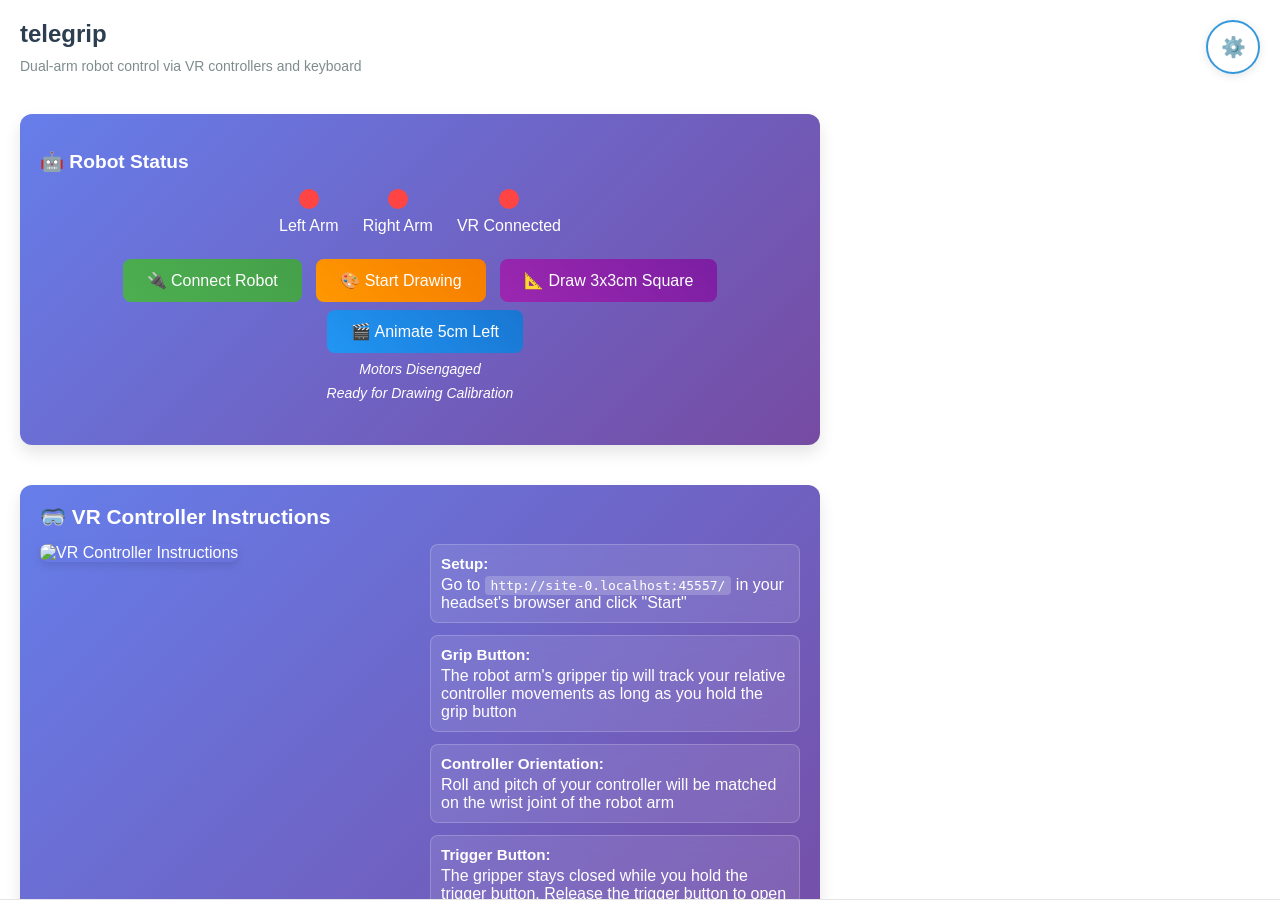
==== web-ui/index.html @ 4066b9aa "working 3x3 square drawing" ====
<!DOCTYPE html>
<html>
  <head>
    <meta charset="utf-8">
    <title>telegrip - Robot Arm Teleoperation</title>
    <meta name="description" content="telegrip - Robot Arm Teleoperation">
    <meta name="viewport" content="width=device-width, initial-scale=1.0">
    <script src="https://aframe.io/releases/1.7.1/aframe.min.js"></script>
    <script src="vr_app.js" defer></script>
    <script src="interface.js" defer></script>
    <link rel="stylesheet" href="styles.css">
  </head>
  <body>
    <!-- Settings Button -->
    <div class="settings-button" onclick="openSettings()">
      ⚙️
    </div>

    <!-- Settings Modal -->
    <div class="settings-modal" id="settingsModal">
      <div class="settings-content">
        <div class="settings-header">
          <div class="settings-title">System Configuration</div>
          <button class="close-button" onclick="closeSettings()">×</button>
        </div>
        
        <form id="settingsForm">
          <div class="settings-section">
            <h3>🤖 Robot Arms</h3>
            <div class="form-row">
              <div class="form-group">
                <label for="leftArmName">Left Arm Name</label>
                <input type="text" id="leftArmName" name="leftArmName">
              </div>
              <div class="form-group">
                <label for="leftArmPort">Left Arm Port</label>
                <input type="text" id="leftArmPort" name="leftArmPort" placeholder="/dev/ttyACM0">
              </div>
            </div>
            <div class="form-row">
              <div class="form-group">
                <label for="rightArmName">Right Arm Name</label>
                <input type="text" id="rightArmName" name="rightArmName">
              </div>
              <div class="form-group">
                <label for="rightArmPort">Right Arm Port</label>
                <input type="text" id="rightArmPort" name="rightArmPort" placeholder="/dev/ttyACM1">
              </div>
            </div>
          </div>

          <div class="settings-section">
            <h3>🌐 Network Settings</h3>
            <div class="form-row">
              <div class="form-group">
                <label for="httpsPort">HTTPS Port</label>
                <input type="number" id="httpsPort" name="httpsPort" min="1024" max="65535">
              </div>
              <div class="form-group">
                <label for="websocketPort">WebSocket Port</label>
                <input type="number" id="websocketPort" name="websocketPort" min="1024" max="65535">
              </div>
            </div>
            <div class="form-group">
              <label for="hostIp">Host IP Address</label>
              <input type="text" id="hostIp" name="hostIp" placeholder="0.0.0.0">
            </div>
          </div>

          <div class="settings-section">
            <h3>🎮 Control Parameters</h3>
            <div class="form-row">
              <div class="form-group">
                <label for="vrScale">VR Scale Factor</label>
                <input type="number" id="vrScale" name="vrScale" step="0.1" min="0.1" max="5.0">
              </div>
              <div class="form-group">
                <label for="sendInterval">Send Interval (ms)</label>
                <input type="number" id="sendInterval" name="sendInterval" step="1" min="10" max="200">
              </div>
            </div>
            <div class="form-row">
              <div class="form-group">
                <label for="posStep">Position Step (m)</label>
                <input type="number" id="posStep" name="posStep" step="0.001" min="0.001" max="0.1">
              </div>
              <div class="form-group">
                <label for="angleStep">Angle Step (degrees)</label>
                <input type="number" id="angleStep" name="angleStep" step="0.5" min="0.5" max="45">
              </div>
            </div>
          </div>

          <div class="button-row">
            <button type="submit" class="save-button" id="saveButton">
              💾 Save Configuration
            </button>
            <button type="button" class="restart-button" id="restartButton" onclick="restartSystem()">
              🔄 Restart System
            </button>
          </div>
        </form>
      </div>
    </div>

    <!-- Desktop Interface -->
    <div class="desktop-interface" id="desktopInterface">
      <div class="desktop-header">
        <div class="desktop-title">telegrip</div>
        <div class="desktop-subtitle">Dual-arm robot control via VR controllers and keyboard</div>
        
        <div class="status-section">
          <h2>🤖 Robot Status</h2>
          <div class="status-grid">
            <div class="status-item">
              <div class="status-indicator" id="leftArmStatus"></div>
              <span>Left Arm</span>
            </div>
            <div class="status-item">
              <div class="status-indicator" id="rightArmStatus"></div>
              <span>Right Arm</span>
            </div>
            <div class="status-item">
              <div class="status-indicator" id="vrStatus"></div>
              <span>VR Connected</span>
            </div>
          </div>
          
          <!-- Robot Engagement Controls -->
          <div class="robot-controls">
            <button id="robotEngageBtn" class="engage-btn" onclick="toggleRobotEngagement()">
              <span id="engageBtnText">🔌 Connect Robot</span>
            </button>
            <button id="drawingBtn" class="drawing-btn" onclick="startDrawingCalibration()">
              <span id="drawingBtnText">🎨 Start Drawing</span>
            </button>
            <button id="planeDrawingBtn" class="plane-drawing-btn" onclick="startPlaneDrawing()">
              <span>📐 Draw 3x3cm Square</span>
            </button>
            <button id="testMoveBtn" class="test-move-btn" onclick="testMove()">
              <span>🎬 Animate 5cm Left</span>
            </button>
            <div class="engagement-status">
              <span id="engagementStatusText">Motors Disengaged</span>
            </div>
            <div class="drawing-status">
              <span id="drawingStatusText">Ready for Drawing Calibration</span>
            </div>
          </div>
        </div>

        <!-- VR Instructions Section -->
        <div class="vr-instructions-section">
          <h2>🥽 VR Controller Instructions</h2>
          <div class="instructions-content">
            <div class="instructions-image">
              <img src="media/telegrip_instructions.jpg" alt="VR Controller Instructions" style="max-width: 100%; height: auto; border-radius: 8px; box-shadow: 0 4px 8px rgba(0,0,0,0.1);">
            </div>
            <div class="instructions-text">
              <div class="instruction-item">
                <strong>Setup:</strong> Go to <span id="vrServerUrl" style="font-family: monospace; background: rgba(255,255,255,0.2); padding: 2px 6px; border-radius: 4px;">https://loading...</span> in your headset's browser and click "Start"
              </div>
              <div class="instruction-item">
                <strong>Grip Button:</strong> The robot arm's gripper tip will track your relative controller movements as long as you hold the grip button
              </div>
              <div class="instruction-item">
                <strong>Controller Orientation:</strong> Roll and pitch of your controller will be matched on the wrist joint of the robot arm
              </div>
              <div class="instruction-item">
                <strong>Trigger Button:</strong> The gripper stays closed while you hold the trigger button. Release the trigger button to open the gripper.
              </div>
              <div class="instruction-item">
                <strong>A Button (Drawing):</strong> Press A button on 4 corners to define drawing area, then robot will draw a square automatically.
              </div>
            </div>
          </div>
        </div>
      </div>

      <div class="keyboard-help">
        <!-- Collapsed state: just the enable button -->
        <div class="keyboard-help-collapsed">
          <div class="control-toggle" id="keyboardToggle" onclick="toggleKeyboardControl()">
            <span>🎮</span>
            <span id="keyboardToggleText">Enable Keyboard Control</span>
          </div>
        </div>
        
        <!-- Expanded state: title, disable button, and content -->
        <div class="keyboard-help-expanded">
          <div class="keyboard-help-header">
            <div class="control-toggle active" onclick="toggleKeyboardControl()">
              <span>🎮</span>
              <span>Disable Keyboard Control</span>
            </div>
            <div class="help-title">
              <span>⌨️</span>
              Keyboard Controls
            </div>
          </div>
          
          <div class="help-columns">
            <div class="help-column">
              <h4>Left Arm</h4>
              <div class="key-group">
                <div class="key-row">
                  <span><kbd class="key">W</kbd> / <kbd class="key">S</kbd></span>
                  <span class="key-desc">Forward / Backward</span>
                </div>
                <div class="key-row">
                  <span><kbd class="key">A</kbd> / <kbd class="key">D</kbd></span>
                  <span class="key-desc">Left / Right</span>
                </div>
                <div class="key-row">
                  <span><kbd class="key">Q</kbd> / <kbd class="key">E</kbd></span>
                  <span class="key-desc">Down / Up</span>
                </div>
                <div class="key-row">
                  <span><kbd class="key">Z</kbd> / <kbd class="key">X</kbd></span>
                  <span class="key-desc">Wrist Roll</span>
                </div>
                <div class="key-row">
                  <span><kbd class="key">F</kbd></span>
                  <span class="key-desc">Toggle Gripper</span>
                </div>
              </div>
            </div>
            
            <div class="help-column">
              <h4>Right Arm</h4>
              <div class="key-group">
                <div class="key-row">
                  <span><kbd class="key">I</kbd> / <kbd class="key">K</kbd></span>
                  <span class="key-desc">Forward / Backward</span>
                </div>
                <div class="key-row">
                  <span><kbd class="key">J</kbd> / <kbd class="key">L</kbd></span>
                  <span class="key-desc">Left / Right</span>
                </div>
                <div class="key-row">
                  <span><kbd class="key">U</kbd> / <kbd class="key">O</kbd></span>
                  <span class="key-desc">Up / Down</span>
                </div>
                <div class="key-row">
                  <span><kbd class="key">N</kbd> / <kbd class="key">M</kbd></span>
                  <span class="key-desc">Wrist Roll</span>
                </div>
                <div class="key-row">
                  <span><kbd class="key">;</kbd></span>
                  <span class="key-desc">Toggle Gripper</span>
                </div>
              </div>
            </div>
          </div>
          
          <div style="margin-top: 15px; padding-top: 15px; border-top: 1px solid #bdc3c7; color: #7f8c8d; font-size: 13px;">
            <strong>Tips:</strong> Position control activates automatically when you press movement keys. 
            Use <kbd class="key">ESC</kbd> to stop the system.
          </div>
        </div>
      </div>
    </div>

    <!-- VR-only content -->
    <div class="vr-content" id="vrContent">
      <div class="vr-title">VR Teleoperation</div>
    </div>

    <!-- A-Frame VR Scene -->
    <a-scene vr-mode-ui="enabled: true;">
      <!-- Passthrough setup -->
      <a-entity webxr-passthrough="referenceSpaceType: local-floor"></a-entity>

      <!-- Controllers -->
      <a-entity id="leftHand" oculus-touch-controls="hand: left">
        <a-text id="leftHandInfo" value="Pos: ...\nRot: ..." position="0 0.04 -0.05" rotation="0 0 0" scale="0.05 0.05 0.05" color="white" align="center"></a-text>
      </a-entity>
      <a-entity id="rightHand" oculus-touch-controls="hand: right">
        <a-text id="rightHandInfo" value="Pos: ...\nRot: ..." position="0 0.04 -0.05" rotation="0 0 0" scale="0.05 0.05 0.05" color="white" align="center"></a-text>
      </a-entity>
    </a-scene>

    <script>
      // Update VR server URL dynamically
      document.addEventListener('DOMContentLoaded', function() {
        const vrUrlElement = document.getElementById('vrServerUrl');
        if (vrUrlElement) {
          const currentUrl = window.location.origin;
          vrUrlElement.textContent = currentUrl + '/';
        }
      });
    </script>
  </body>
</html>
---- web-ui/styles.css ----
/* Base styles */
body {
  margin: 0;
  font-family: -apple-system, BlinkMacSystemFont, 'Segoe UI', Roboto, sans-serif;
  background: linear-gradient(135deg, #667eea 0%, #764ba2 100%);
  color: #333;
  overflow-x: auto;
  min-width: 320px;
}

/* Desktop-only interface */
.desktop-interface {
  position: fixed;
  top: 0;
  left: 0;
  width: 100%;
  height: 100vh;
  z-index: 10000;
  background: rgba(255, 255, 255, 0.95);
  backdrop-filter: blur(10px);
  border-bottom: 1px solid rgba(0, 0, 0, 0.1);
  padding: 20px;
  box-shadow: 0 2px 10px rgba(0, 0, 0, 0.1);
  overflow-x: auto;
  overflow-y: auto;
  min-width: 320px;
  box-sizing: border-box;
}

.desktop-header {
  display: flex;
  flex-direction: column;
  align-items: flex-start;
  margin-bottom: 20px;
  max-width: 800px;
}

.desktop-title {
  font-size: 24px;
  font-weight: bold;
  color: #2c3e50;
  margin-bottom: 10px;
}

.desktop-subtitle {
  font-size: 14px;
  color: #7f8c8d;
  margin-bottom: 20px;
}

/* Status indicators */
.status-section {
  background: linear-gradient(135deg, #667eea 0%, #764ba2 100%);
  color: white;
  padding: 20px;
  border-radius: 12px;
  box-shadow: 0 8px 16px rgba(0, 0, 0, 0.1);
  margin: 20px 0;
}

.status-section h2 {
  color: white;
  margin-bottom: 1rem;
  font-size: 1.2rem;
}

.status-grid {
  display: flex;
  gap: 1.5rem;
  justify-content: center;
  flex-wrap: wrap;
  margin-bottom: 1.5rem;
}

.status-item {
  display: flex;
  flex-direction: column;
  align-items: center;
  gap: 0.5rem;
}

.status-indicator {
  width: 20px;
  height: 20px;
  border-radius: 50%;
  background-color: #ff4444;
  transition: background-color 0.3s ease;
  display: flex;
  align-items: center;
  justify-content: center;
  font-size: 12px;
}

.status-indicator.connected {
  background-color: #44ff44;
}

.status-label {
  font-size: 14px;
  font-weight: 500;
}

/* Control toggles */
.control-toggle {
  display: flex;
  align-items: center;
  gap: 10px;
  padding: 10px 20px;
  background: rgba(255, 255, 255, 0.9);
  border: 2px solid #3498db;
  border-radius: 25px;
  cursor: pointer;
  transition: all 0.3s ease;
  font-weight: 500;
}

.control-toggle:hover {
  background: #3498db;
  color: white;
  transform: translateY(-2px);
  box-shadow: 0 5px 15px rgba(52, 152, 219, 0.3);
}

.control-toggle.active {
  background: #27ae60;
  border-color: #27ae60;
  color: white;
}

/* Keyboard help section */
.keyboard-help {
  background: rgba(255, 255, 255, 0.9);
  border-radius: 10px;
  padding: 20px;
  margin-top: 20px;
  box-shadow: 0 4px 15px rgba(0, 0, 0, 0.1);
  transition: all 0.3s ease;
}

.keyboard-help.active {
  background: rgba(76, 175, 80, 0.1);
  border: 2px solid #4CAF50;
  box-shadow: 0 4px 20px rgba(76, 175, 80, 0.3);
}

.keyboard-help.active .help-title {
  color: #2E7D32;
}

.keyboard-help-header {
  display: flex;
  flex-direction: column;
  align-items: flex-start;
  gap: 15px;
}

.keyboard-help-expanded {
  display: none;
}

.keyboard-help.active .keyboard-help-expanded {
  display: block;
}

.keyboard-help-collapsed {
  display: block;
}

.keyboard-help-collapsed .control-toggle {
  display: inline-flex;
  width: auto;
}

.keyboard-help.active .keyboard-help-collapsed {
  display: none;
}

.help-title {
  font-size: 18px;
  font-weight: bold;
  margin-bottom: 15px;
  color: #2c3e50;
  display: flex;
  align-items: center;
  gap: 8px;
}

.help-columns {
  display: grid;
  grid-template-columns: 1fr 1fr;
  gap: 20px;
}

.help-column h4 {
  margin: 0 0 10px 0;
  color: #34495e;
  font-size: 16px;
  border-bottom: 2px solid #3498db;
  padding-bottom: 5px;
}

.key-group {
  margin-bottom: 12px;
}

.key-row {
  display: flex;
  justify-content: space-between;
  margin-bottom: 4px;
}

.key {
  background: #ecf0f1;
  padding: 2px 6px;
  border-radius: 3px;
  font-family: monospace;
  font-size: 12px;
  font-weight: bold;
  color: #2c3e50;
}

.key-desc {
  color: #7f8c8d;
  font-size: 13px;
}

/* VR-only content */
.vr-content {
  position: fixed;
  top: 50%;
  left: 50%;
  transform: translate(-50%, -50%);
  text-align: center;
  z-index: 9999;
  background: rgba(255, 255, 255, 0.95);
  padding: 40px;
  border-radius: 20px;
  box-shadow: 0 10px 30px rgba(0, 0, 0, 0.2);
  backdrop-filter: blur(10px);
}

.vr-title {
  font-size: 32px;
  font-weight: bold;
  margin-bottom: 10px;
  color: #2c3e50;
}

.vr-subtitle {
  font-size: 16px;
  color: #7f8c8d;
  margin-bottom: 30px;
}

/* VR Instructions Section */
.vr-instructions-section {
  background: linear-gradient(135deg, #667eea 0%, #764ba2 100%);
  color: white;
  padding: 20px;
  border-radius: 12px;
  box-shadow: 0 8px 16px rgba(0, 0, 0, 0.1);
  margin: 20px 0;
}

.vr-instructions-section h2 {
  color: white;
  margin: 0 0 15px 0;
  font-size: 1.3em;
  font-weight: 600;
}

.instructions-content {
  display: flex;
  gap: 20px;
  align-items: flex-start;
}

.instructions-image {
  flex: 1;
  min-width: 200px;
}

.instructions-text {
  flex: 1;
  display: flex;
  flex-direction: column;
  gap: 12px;
}

.instruction-item {
  padding: 10px;
  background: rgba(255, 255, 255, 0.1);
  border-radius: 8px;
  backdrop-filter: blur(10px);
  border: 1px solid rgba(255, 255, 255, 0.2);
}

.instruction-item strong {
  display: block;
  margin-bottom: 4px;
  font-size: 0.95em;
}

/* Responsive design */
@media (max-width: 768px) {
  body {
    min-width: 280px;
  }
  
  .desktop-interface {
    padding: 15px 10px;
    min-width: 280px;
    overflow-x: auto;
  }
  
  .desktop-header {
    flex-direction: column;
    align-items: flex-start;
    gap: 15px;
    min-width: 260px;
  }
  
  .status-section {
    flex-direction: column;
    align-items: flex-start;
    gap: 15px;
    min-width: 260px;
  }
  
  .help-columns {
    grid-template-columns: 1fr;
  }
  
  .instructions-content {
    flex-direction: column;
  }
  
  .instructions-image {
    order: -1;
  }
  
  .form-row {
    grid-template-columns: 1fr;
    gap: 10px;
  }
  
  .button-row {
    flex-direction: column;
    gap: 10px;
  }
  
  .save-button,
  .restart-button {
    width: 100%;
  }
}

/* Hide desktop interface in VR */
@media (display-mode: standalone) {
  .desktop-interface {
    display: none;
  }
}

/* A-Frame scene styling */
a-scene {
  position: fixed;
  top: 0;
  left: 0;
  width: 100vw;
  height: 100vh;
  z-index: 1;
}

.robot-controls {
  text-align: center;
  margin-bottom: 1.5rem;
}

.engage-btn {
  background: linear-gradient(45deg, #4CAF50, #45a049);
  border: none;
  color: white;
  padding: 12px 24px;
  font-size: 16px;
  border-radius: 8px;
  cursor: pointer;
  transition: all 0.3s ease;
  margin-bottom: 0.5rem;
  min-width: 160px;
}

.engage-btn:hover {
  transform: translateY(-2px);
  box-shadow: 0 4px 8px rgba(0,0,0,0.2);
}

.engage-btn.disconnect {
  background: linear-gradient(45deg, #f44336, #d32f2f);
}

.drawing-btn {
  background: linear-gradient(45deg, #FF9800, #F57C00);
  border: none;
  color: white;
  padding: 12px 24px;
  font-size: 16px;
  border-radius: 8px;
  cursor: pointer;
  transition: all 0.3s ease;
  margin-bottom: 0.5rem;
  margin-left: 10px;
  min-width: 160px;
}
.drawing-btn:hover {
  transform: translateY(-2px);
  box-shadow: 0 4px 8px rgba(0,0,0,0.2);
}
.drawing-btn:disabled {
  background: linear-gradient(45deg, #9E9E9E, #757575);
  cursor: not-allowed;
  transform: none;
}
.plane-drawing-btn {
  background: linear-gradient(45deg, #9C27B0, #7B1FA2);
  border: none;
  color: white;
  padding: 12px 24px;
  font-size: 16px;
  border-radius: 8px;
  cursor: pointer;
  transition: all 0.3s ease;
  margin-bottom: 0.5rem;
  margin-left: 10px;
}
.plane-drawing-btn:hover {
  transform: translateY(-2px);
  box-shadow: 0 4px 8px rgba(0,0,0,0.2);
}
.test-move-btn {
  background: linear-gradient(45deg, #2196F3, #1976D2);
  border: none;
  color: white;
  padding: 12px 24px;
  font-size: 16px;
  border-radius: 8px;
  cursor: pointer;
  transition: all 0.3s ease;
  margin-bottom: 0.5rem;
  margin-left: 10px;
  min-width: 160px;
}
.test-move-btn:hover {
  transform: translateY(-2px);
  box-shadow: 0 4px 8px rgba(0,0,0,0.2);
}
.engagement-status {
  font-size: 14px;
  color: white;
  font-style: italic;
}
.drawing-status {
  font-size: 14px;
  color: white;
  font-style: italic;
  margin-top: 0.5rem;
}

.control-section {
  margin-top: 1rem;
}

/* Settings button */
.settings-button {
  position: fixed;
  top: 20px;
  right: 20px;
  z-index: 10001;
  background: rgba(255, 255, 255, 0.9);
  border: 2px solid #3498db;
  border-radius: 50%;
  width: 50px;
  height: 50px;
  cursor: pointer;
  display: flex;
  align-items: center;
  justify-content: center;
  font-size: 20px;
  transition: all 0.3s ease;
  backdrop-filter: blur(10px);
  box-shadow: 0 2px 10px rgba(0, 0, 0, 0.1);
}

.settings-button:hover {
  background: #3498db;
  color: white;
  transform: rotate(45deg);
  box-shadow: 0 4px 15px rgba(52, 152, 219, 0.3);
}

/* Settings modal */
.settings-modal {
  position: fixed;
  top: 0;
  left: 0;
  width: 100vw;
  height: 100vh;
  background: rgba(0, 0, 0, 0.7);
  z-index: 20000;
  display: none;
  justify-content: center;
  align-items: center;
  backdrop-filter: blur(5px);
}

.settings-modal.show {
  display: flex;
}

.settings-content {
  background: white;
  border-radius: 15px;
  padding: 30px;
  max-width: 600px;
  width: 90%;
  max-height: 80vh;
  overflow-y: auto;
  box-shadow: 0 10px 30px rgba(0, 0, 0, 0.3);
}

.settings-header {
  display: flex;
  justify-content: space-between;
  align-items: center;
  margin-bottom: 25px;
  border-bottom: 2px solid #ecf0f1;
  padding-bottom: 15px;
}

.settings-title {
  font-size: 24px;
  font-weight: bold;
  color: #2c3e50;
}

.close-button {
  background: none;
  border: none;
  font-size: 24px;
  cursor: pointer;
  color: #7f8c8d;
  padding: 5px;
  border-radius: 50%;
  width: 35px;
  height: 35px;
  display: flex;
  align-items: center;
  justify-content: center;
  transition: all 0.3s ease;
}

.close-button:hover {
  background: #e74c3c;
  color: white;
}

.settings-section {
  margin-bottom: 25px;
}

.settings-section h3 {
  color: #34495e;
  margin-bottom: 15px;
  font-size: 18px;
  border-left: 4px solid #3498db;
  padding-left: 10px;
}

.form-group {
  margin-bottom: 15px;
}

.form-group label {
  display: block;
  margin-bottom: 5px;
  font-weight: 500;
  color: #2c3e50;
}

.form-group input {
  width: 100%;
  padding: 8px 12px;
  border: 2px solid #bdc3c7;
  border-radius: 5px;
  font-size: 14px;
  transition: border-color 0.3s ease;
  box-sizing: border-box;
}

.form-group input:focus {
  outline: none;
  border-color: #3498db;
}

.form-row {
  display: grid;
  grid-template-columns: 1fr 1fr;
  gap: 15px;
}

.button-row {
  display: flex;
  justify-content: space-between;
  margin-top: 20px;
}

.save-button {
  background: linear-gradient(45deg, #27ae60, #2ecc71);
  color: white;
  border: none;
  padding: 12px 25px;
  border-radius: 8px;
  font-size: 16px;
  font-weight: 500;
  cursor: pointer;
  transition: all 0.3s ease;
  width: 48%;
}

.save-button:hover {
  transform: translateY(-2px);
  box-shadow: 0 4px 15px rgba(39, 174, 96, 0.3);
}

.save-button:disabled {
  background: #95a5a6;
  cursor: not-allowed;
  transform: none;
  box-shadow: none;
}

.restart-button {
  background: linear-gradient(45deg, #f44336, #d32f2f);
  color: white;
  border: none;
  padding: 12px 25px;
  border-radius: 8px;
  font-size: 16px;
  font-weight: 500;
  cursor: pointer;
  transition: all 0.3s ease;
  width: 48%;
}

.restart-button:hover {
  transform: translateY(-2px);
  box-shadow: 0 4px 15px rgba(244, 67, 54, 0.3);
}
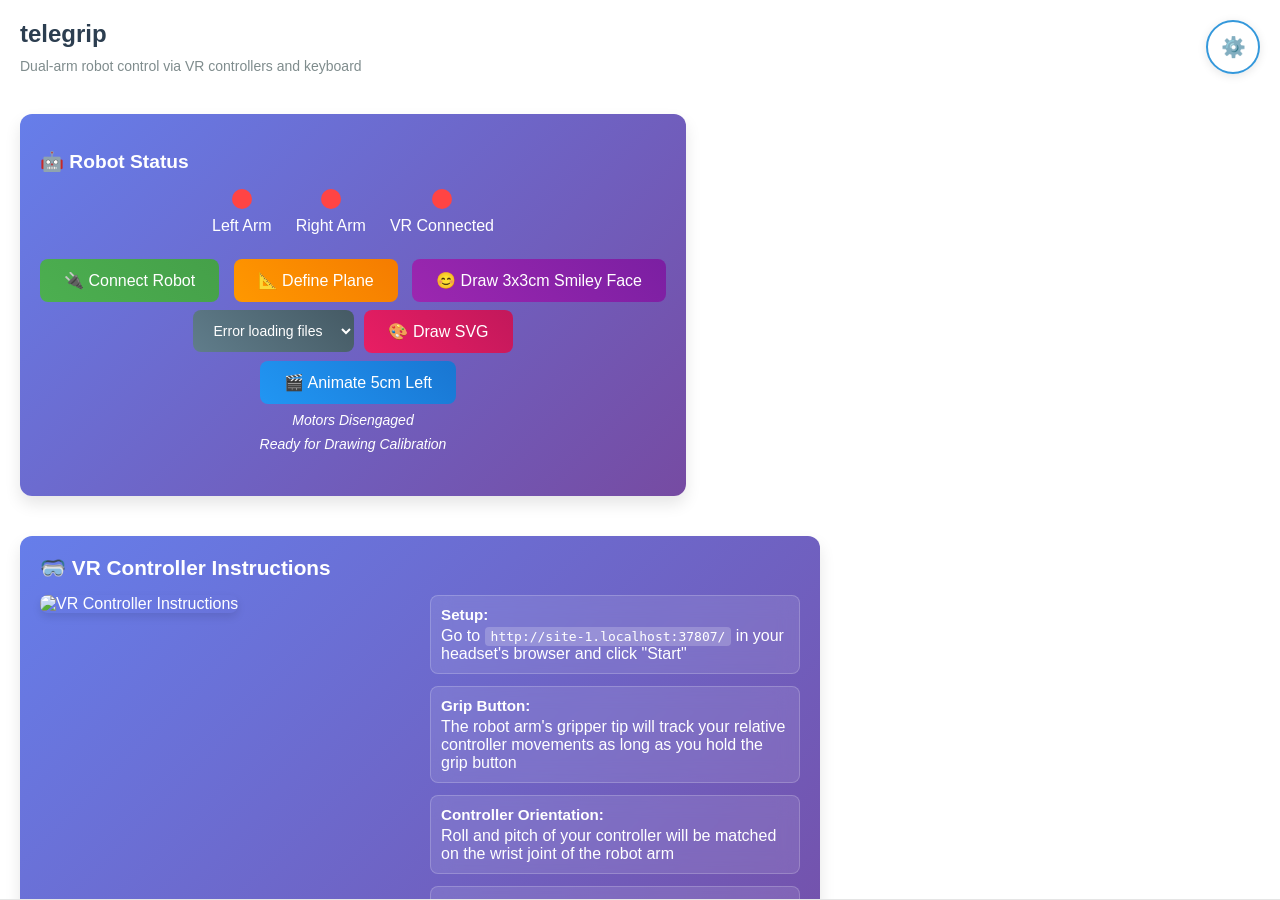
==== commit ddceb548: "draw half a heart" ====
--- a/web-ui/index.html
+++ b/web-ui/index.html
@@ -132,11 +132,19 @@
               <span id="engageBtnText">🔌 Connect Robot</span>
             </button>
             <button id="drawingBtn" class="drawing-btn" onclick="startDrawingCalibration()">
-              <span id="drawingBtnText">🎨 Start Drawing</span>
+              <span id="drawingBtnText">📐 Define Plane</span>
             </button>
             <button id="planeDrawingBtn" class="plane-drawing-btn" onclick="startPlaneDrawing()">
-              <span>📐 Draw 3x3cm Square</span>
-            </button>
+              <span>😊 Draw 3x3cm Smiley Face</span>
+            </button>
+            <div class="svg-drawing-container">
+              <select id="svgFileSelect" class="svg-file-select">
+                <option value="">Loading SVG files...</option>
+              </select>
+              <button id="svgDrawBtn" class="svg-draw-btn" onclick="startSvgDrawing()">
+                <span>🎨 Draw SVG</span>
+              </button>
+            </div>
             <button id="testMoveBtn" class="test-move-btn" onclick="testMove()">
               <span>🎬 Animate 5cm Left</span>
             </button>
@@ -170,7 +178,7 @@
                 <strong>Trigger Button:</strong> The gripper stays closed while you hold the trigger button. Release the trigger button to open the gripper.
               </div>
               <div class="instruction-item">
-                <strong>A Button (Drawing):</strong> Press A button on 4 corners to define drawing area, then robot will draw a square automatically.
+                <strong>A Button (Plane Setup):</strong> Press A button on 4 corners to define your drawing plane, then use other buttons to draw shapes.
               </div>
             </div>
           </div>
--- a/web-ui/styles.css
+++ b/web-ui/styles.css
@@ -437,6 +437,60 @@
   transform: translateY(-2px);
   box-shadow: 0 4px 8px rgba(0,0,0,0.2);
 }
+
+.svg-drawing-container {
+  display: flex;
+  align-items: center;
+  gap: 10px;
+  margin-bottom: 0.5rem;
+  justify-content: center;
+}
+
+.svg-file-select {
+  background: linear-gradient(45deg, #607D8B, #455A64);
+  border: none;
+  color: white;
+  padding: 12px 16px;
+  font-size: 14px;
+  border-radius: 8px;
+  cursor: pointer;
+  transition: all 0.3s ease;
+  min-width: 160px;
+}
+
+.svg-file-select:hover {
+  transform: translateY(-2px);
+  box-shadow: 0 4px 8px rgba(0,0,0,0.2);
+}
+
+.svg-file-select option {
+  background: #455A64;
+  color: white;
+}
+
+.svg-draw-btn {
+  background: linear-gradient(45deg, #E91E63, #C2185B);
+  border: none;
+  color: white;
+  padding: 12px 24px;
+  font-size: 16px;
+  border-radius: 8px;
+  cursor: pointer;
+  transition: all 0.3s ease;
+  margin-bottom: 0;
+  min-width: 120px;
+}
+
+.svg-draw-btn:hover {
+  transform: translateY(-2px);
+  box-shadow: 0 4px 8px rgba(0,0,0,0.2);
+}
+
+.svg-draw-btn:disabled {
+  background: linear-gradient(45deg, #9E9E9E, #757575);
+  cursor: not-allowed;
+  transform: none;
+}
 .test-move-btn {
   background: linear-gradient(45deg, #2196F3, #1976D2);
   border: none;
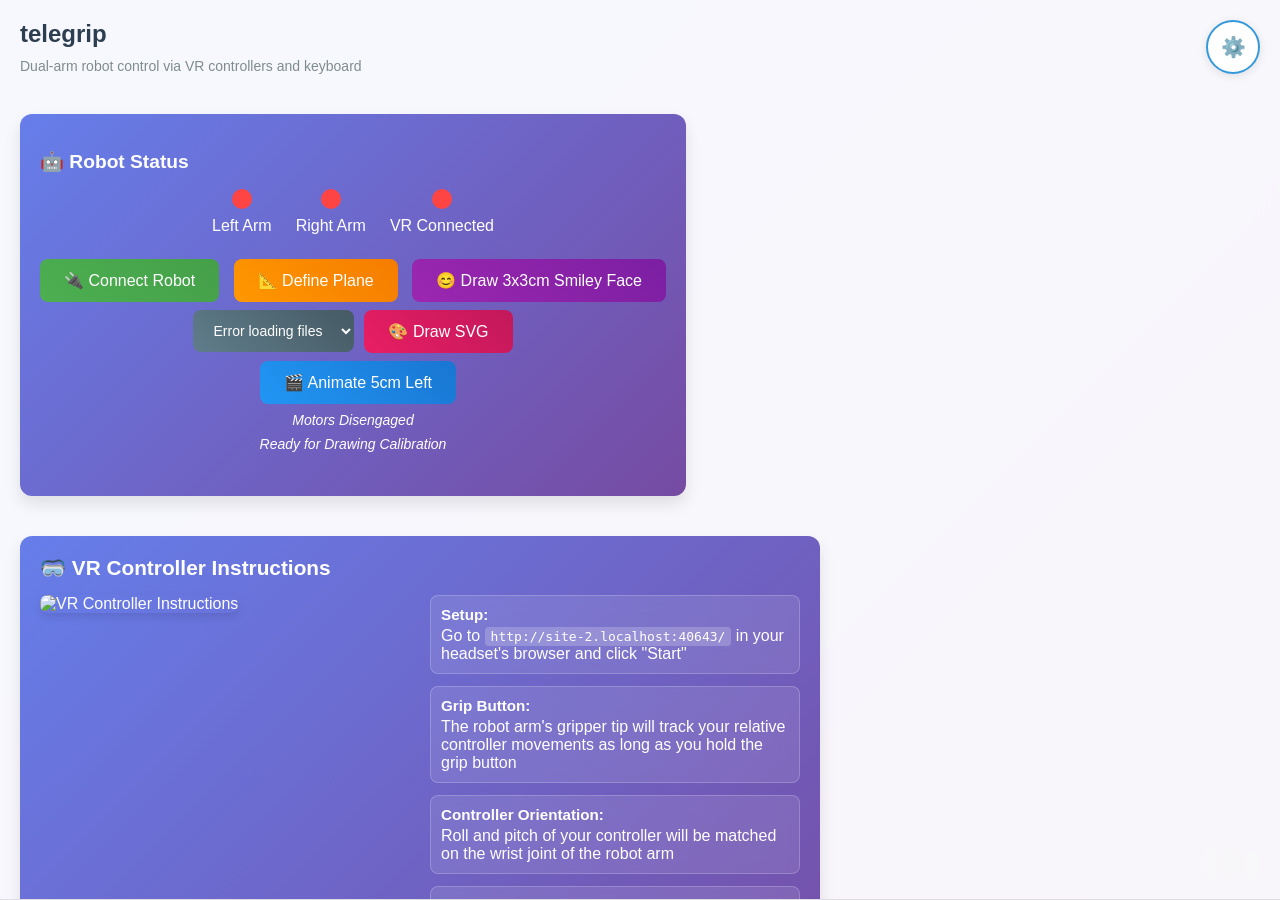
==== commit 8d31365b: "serve aframe locally for offline hotspot operation" ====
--- a/web-ui/index.html
+++ b/web-ui/index.html
@@ -5,7 +5,7 @@
     <title>telegrip - Robot Arm Teleoperation</title>
     <meta name="description" content="telegrip - Robot Arm Teleoperation">
     <meta name="viewport" content="width=device-width, initial-scale=1.0">
-    <script src="https://aframe.io/releases/1.7.1/aframe.min.js"></script>
+    <script src="aframe.min.js"></script>
     <script src="vr_app.js" defer></script>
     <script src="interface.js" defer></script>
     <link rel="stylesheet" href="styles.css">
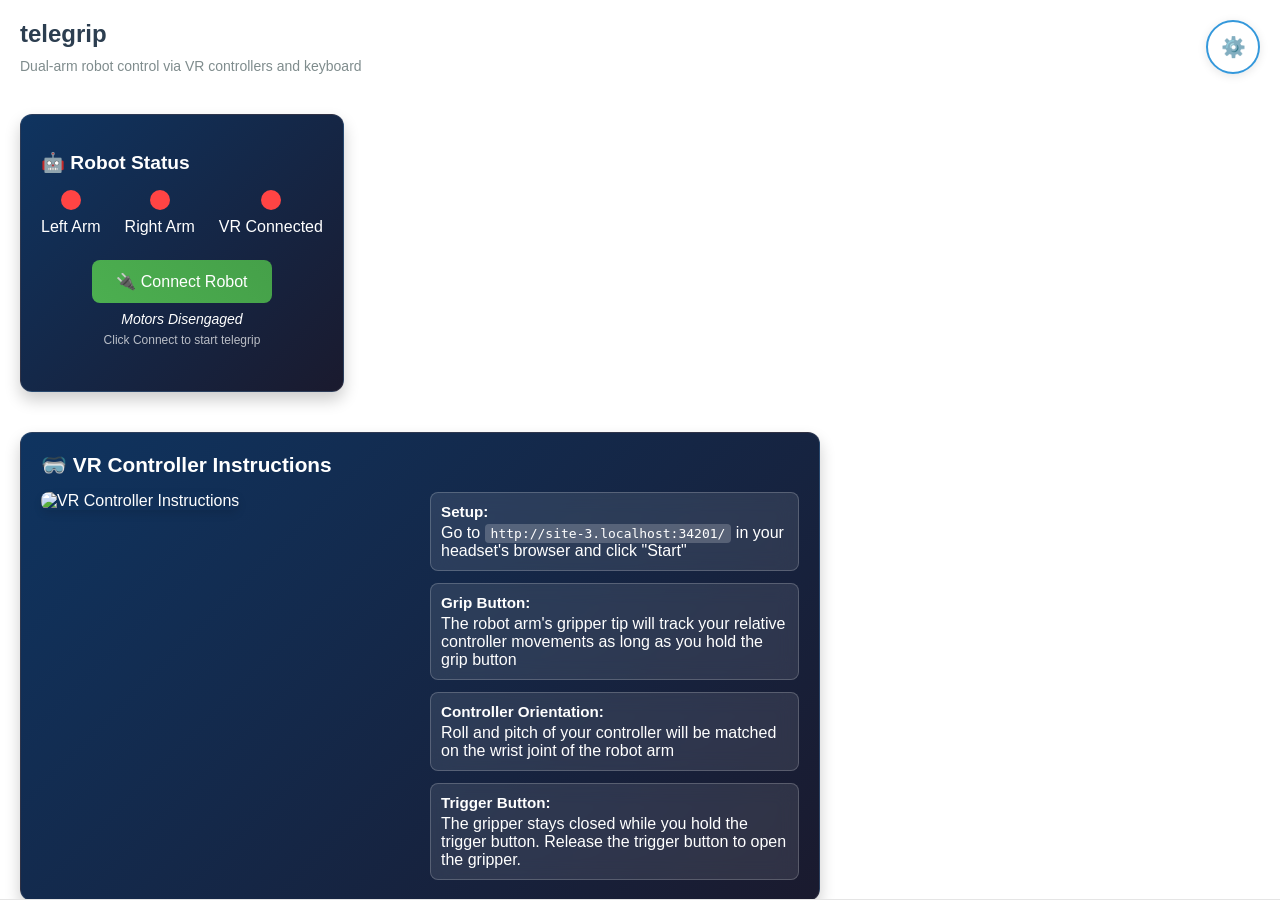
==== commit 16c2eb80: "make connect button clearer" ====
--- a/web-ui/index.html
+++ b/web-ui/index.html
@@ -5,7 +5,7 @@
     <title>telegrip - Robot Arm Teleoperation</title>
     <meta name="description" content="telegrip - Robot Arm Teleoperation">
     <meta name="viewport" content="width=device-width, initial-scale=1.0">
-    <script src="aframe.min.js"></script>
+    <script src="https://aframe.io/releases/1.7.1/aframe.min.js"></script>
     <script src="vr_app.js" defer></script>
     <script src="interface.js" defer></script>
     <link rel="stylesheet" href="styles.css">
@@ -131,28 +131,12 @@
             <button id="robotEngageBtn" class="engage-btn" onclick="toggleRobotEngagement()">
               <span id="engageBtnText">🔌 Connect Robot</span>
             </button>
-            <button id="drawingBtn" class="drawing-btn" onclick="startDrawingCalibration()">
-              <span id="drawingBtnText">📐 Define Plane</span>
-            </button>
-            <button id="planeDrawingBtn" class="plane-drawing-btn" onclick="startPlaneDrawing()">
-              <span>😊 Draw 3x3cm Smiley Face</span>
-            </button>
-            <div class="svg-drawing-container">
-              <select id="svgFileSelect" class="svg-file-select">
-                <option value="">Loading SVG files...</option>
-              </select>
-              <button id="svgDrawBtn" class="svg-draw-btn" onclick="startSvgDrawing()">
-                <span>🎨 Draw SVG</span>
-              </button>
-            </div>
-            <button id="testMoveBtn" class="test-move-btn" onclick="testMove()">
-              <span>🎬 Animate 5cm Left</span>
-            </button>
             <div class="engagement-status">
               <span id="engagementStatusText">Motors Disengaged</span>
             </div>
-            <div class="drawing-status">
-              <span id="drawingStatusText">Ready for Drawing Calibration</span>
+            <div class="connection-hint" id="connectionHint">Click Connect to start telegrip</div>
+            <div class="connection-warning" id="connectionWarning">
+              ⚠️ The arms are not engaged until you click Connect
             </div>
           </div>
         </div>
@@ -176,9 +160,6 @@
               </div>
               <div class="instruction-item">
                 <strong>Trigger Button:</strong> The gripper stays closed while you hold the trigger button. Release the trigger button to open the gripper.
-              </div>
-              <div class="instruction-item">
-                <strong>A Button (Plane Setup):</strong> Press A button on 4 corners to define your drawing plane, then use other buttons to draw shapes.
               </div>
             </div>
           </div>
--- a/web-ui/styles.css
+++ b/web-ui/styles.css
@@ -2,10 +2,56 @@
 body {
   margin: 0;
   font-family: -apple-system, BlinkMacSystemFont, 'Segoe UI', Roboto, sans-serif;
-  background: linear-gradient(135deg, #667eea 0%, #764ba2 100%);
+  background: linear-gradient(135deg, #1a1a2e 0%, #16213e 100%);
   color: #333;
   overflow-x: auto;
   min-width: 320px;
+}
+
+/* Pulsing animation for connect button when attention needed */
+@keyframes pulse-attention {
+  0% {
+    box-shadow: 0 0 0 0 rgba(76, 175, 80, 0.7);
+  }
+  70% {
+    box-shadow: 0 0 0 15px rgba(76, 175, 80, 0);
+  }
+  100% {
+    box-shadow: 0 0 0 0 rgba(76, 175, 80, 0);
+  }
+}
+
+.engage-btn.needs-attention {
+  animation: pulse-attention 1.5s infinite;
+}
+
+/* Warning message styles */
+.connection-warning {
+  display: none;
+  color: #ffcc00;
+  font-size: 13px;
+  margin-top: 8px;
+  padding: 8px 12px;
+  background: rgba(255, 204, 0, 0.15);
+  border: 1px solid rgba(255, 204, 0, 0.3);
+  border-radius: 6px;
+  animation: fadeIn 0.3s ease;
+}
+
+.connection-warning.show {
+  display: block;
+}
+
+@keyframes fadeIn {
+  from { opacity: 0; transform: translateY(-5px); }
+  to { opacity: 1; transform: translateY(0); }
+}
+
+/* Connection info hint */
+.connection-hint {
+  font-size: 12px;
+  color: rgba(255, 255, 255, 0.7);
+  margin-top: 6px;
 }
 
 /* Desktop-only interface */
@@ -50,12 +96,13 @@
 
 /* Status indicators */
 .status-section {
-  background: linear-gradient(135deg, #667eea 0%, #764ba2 100%);
+  background: linear-gradient(135deg, #0f3460 0%, #1a1a2e 100%);
   color: white;
   padding: 20px;
   border-radius: 12px;
-  box-shadow: 0 8px 16px rgba(0, 0, 0, 0.1);
+  box-shadow: 0 8px 16px rgba(0, 0, 0, 0.2);
   margin: 20px 0;
+  border: 1px solid rgba(255, 255, 255, 0.1);
 }
 
 .status-section h2 {
@@ -254,12 +301,13 @@
 
 /* VR Instructions Section */
 .vr-instructions-section {
-  background: linear-gradient(135deg, #667eea 0%, #764ba2 100%);
+  background: linear-gradient(135deg, #0f3460 0%, #1a1a2e 100%);
   color: white;
   padding: 20px;
   border-radius: 12px;
-  box-shadow: 0 8px 16px rgba(0, 0, 0, 0.1);
+  box-shadow: 0 8px 16px rgba(0, 0, 0, 0.2);
   margin: 20px 0;
+  border: 1px solid rgba(255, 255, 255, 0.1);
 }
 
 .vr-instructions-section h2 {
@@ -399,125 +447,10 @@
   background: linear-gradient(45deg, #f44336, #d32f2f);
 }
 
-.drawing-btn {
-  background: linear-gradient(45deg, #FF9800, #F57C00);
-  border: none;
-  color: white;
-  padding: 12px 24px;
-  font-size: 16px;
-  border-radius: 8px;
-  cursor: pointer;
-  transition: all 0.3s ease;
-  margin-bottom: 0.5rem;
-  margin-left: 10px;
-  min-width: 160px;
-}
-.drawing-btn:hover {
-  transform: translateY(-2px);
-  box-shadow: 0 4px 8px rgba(0,0,0,0.2);
-}
-.drawing-btn:disabled {
-  background: linear-gradient(45deg, #9E9E9E, #757575);
-  cursor: not-allowed;
-  transform: none;
-}
-.plane-drawing-btn {
-  background: linear-gradient(45deg, #9C27B0, #7B1FA2);
-  border: none;
-  color: white;
-  padding: 12px 24px;
-  font-size: 16px;
-  border-radius: 8px;
-  cursor: pointer;
-  transition: all 0.3s ease;
-  margin-bottom: 0.5rem;
-  margin-left: 10px;
-}
-.plane-drawing-btn:hover {
-  transform: translateY(-2px);
-  box-shadow: 0 4px 8px rgba(0,0,0,0.2);
-}
-
-.svg-drawing-container {
-  display: flex;
-  align-items: center;
-  gap: 10px;
-  margin-bottom: 0.5rem;
-  justify-content: center;
-}
-
-.svg-file-select {
-  background: linear-gradient(45deg, #607D8B, #455A64);
-  border: none;
-  color: white;
-  padding: 12px 16px;
-  font-size: 14px;
-  border-radius: 8px;
-  cursor: pointer;
-  transition: all 0.3s ease;
-  min-width: 160px;
-}
-
-.svg-file-select:hover {
-  transform: translateY(-2px);
-  box-shadow: 0 4px 8px rgba(0,0,0,0.2);
-}
-
-.svg-file-select option {
-  background: #455A64;
-  color: white;
-}
-
-.svg-draw-btn {
-  background: linear-gradient(45deg, #E91E63, #C2185B);
-  border: none;
-  color: white;
-  padding: 12px 24px;
-  font-size: 16px;
-  border-radius: 8px;
-  cursor: pointer;
-  transition: all 0.3s ease;
-  margin-bottom: 0;
-  min-width: 120px;
-}
-
-.svg-draw-btn:hover {
-  transform: translateY(-2px);
-  box-shadow: 0 4px 8px rgba(0,0,0,0.2);
-}
-
-.svg-draw-btn:disabled {
-  background: linear-gradient(45deg, #9E9E9E, #757575);
-  cursor: not-allowed;
-  transform: none;
-}
-.test-move-btn {
-  background: linear-gradient(45deg, #2196F3, #1976D2);
-  border: none;
-  color: white;
-  padding: 12px 24px;
-  font-size: 16px;
-  border-radius: 8px;
-  cursor: pointer;
-  transition: all 0.3s ease;
-  margin-bottom: 0.5rem;
-  margin-left: 10px;
-  min-width: 160px;
-}
-.test-move-btn:hover {
-  transform: translateY(-2px);
-  box-shadow: 0 4px 8px rgba(0,0,0,0.2);
-}
 .engagement-status {
   font-size: 14px;
   color: white;
   font-style: italic;
-}
-.drawing-status {
-  font-size: 14px;
-  color: white;
-  font-style: italic;
-  margin-top: 0.5rem;
 }
 
 .control-section {
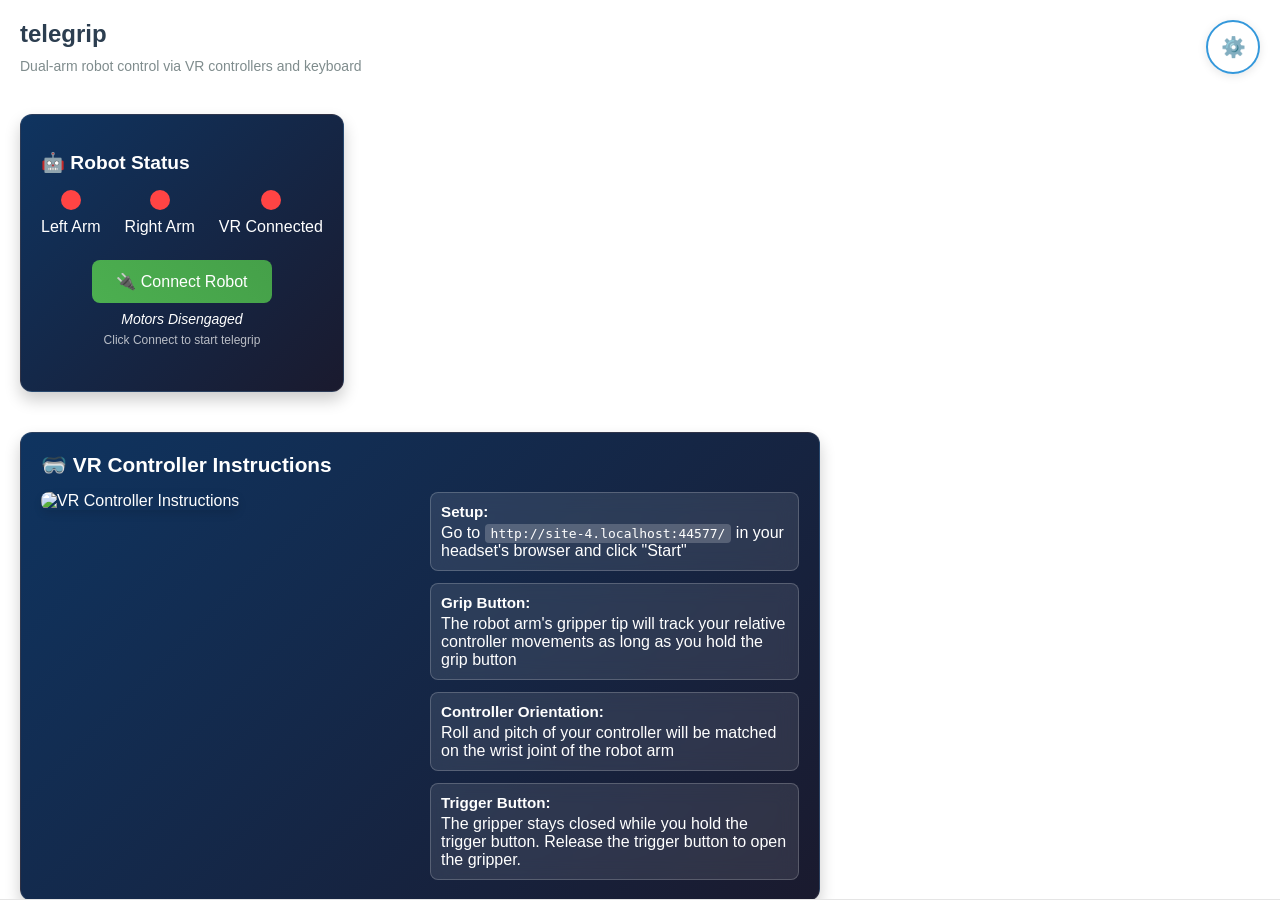
==== commit c5531ec7: "autoconnect arms when starting VR" ====
--- a/web-ui/index.html
+++ b/web-ui/index.html
@@ -250,13 +250,13 @@
       </div>
     </div>
 
-    <!-- VR-only content -->
-    <div class="vr-content" id="vrContent">
+    <!-- VR-only content (hidden - using custom start button instead) -->
+    <div class="vr-content" id="vrContent" style="display: none;">
       <div class="vr-title">VR Teleoperation</div>
     </div>
 
     <!-- A-Frame VR Scene -->
-    <a-scene vr-mode-ui="enabled: true;">
+    <a-scene vr-mode-ui="enabled: false;">
       <!-- Passthrough setup -->
       <a-entity webxr-passthrough="referenceSpaceType: local-floor"></a-entity>
 
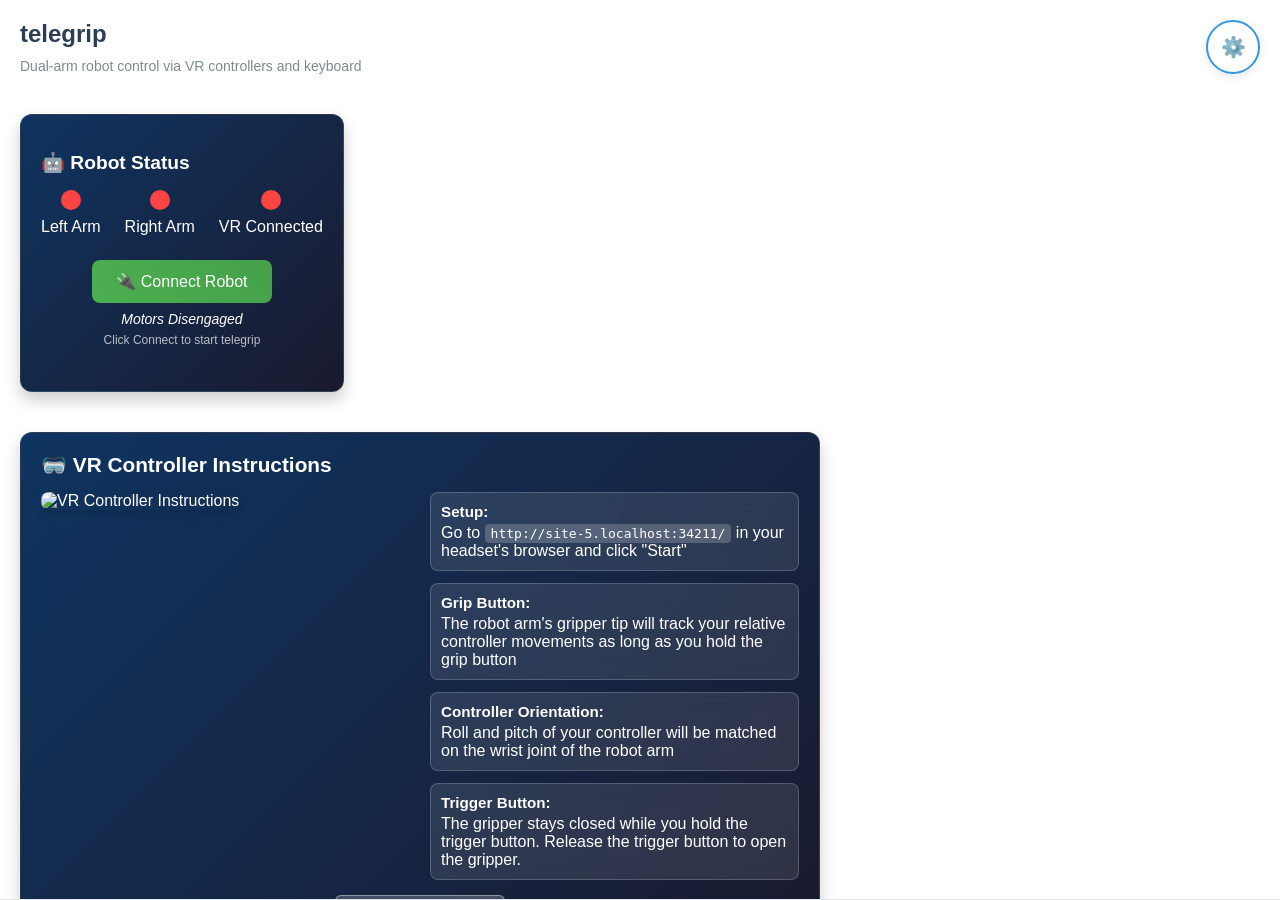
==== commit b78ab615: "add VR-desktop buttons" ====
--- a/web-ui/index.html
+++ b/web-ui/index.html
@@ -163,6 +163,11 @@
               </div>
             </div>
           </div>
+          <div style="margin-top: 15px; text-align: center;">
+            <button id="switchToVrView" onclick="switchToVrView()" style="background: rgba(255,255,255,0.2); border: 1px solid rgba(255,255,255,0.4); color: white; padding: 8px 16px; border-radius: 6px; cursor: pointer; font-size: 14px;">
+              🥽 Switch to VR View
+            </button>
+          </div>
         </div>
       </div>
 
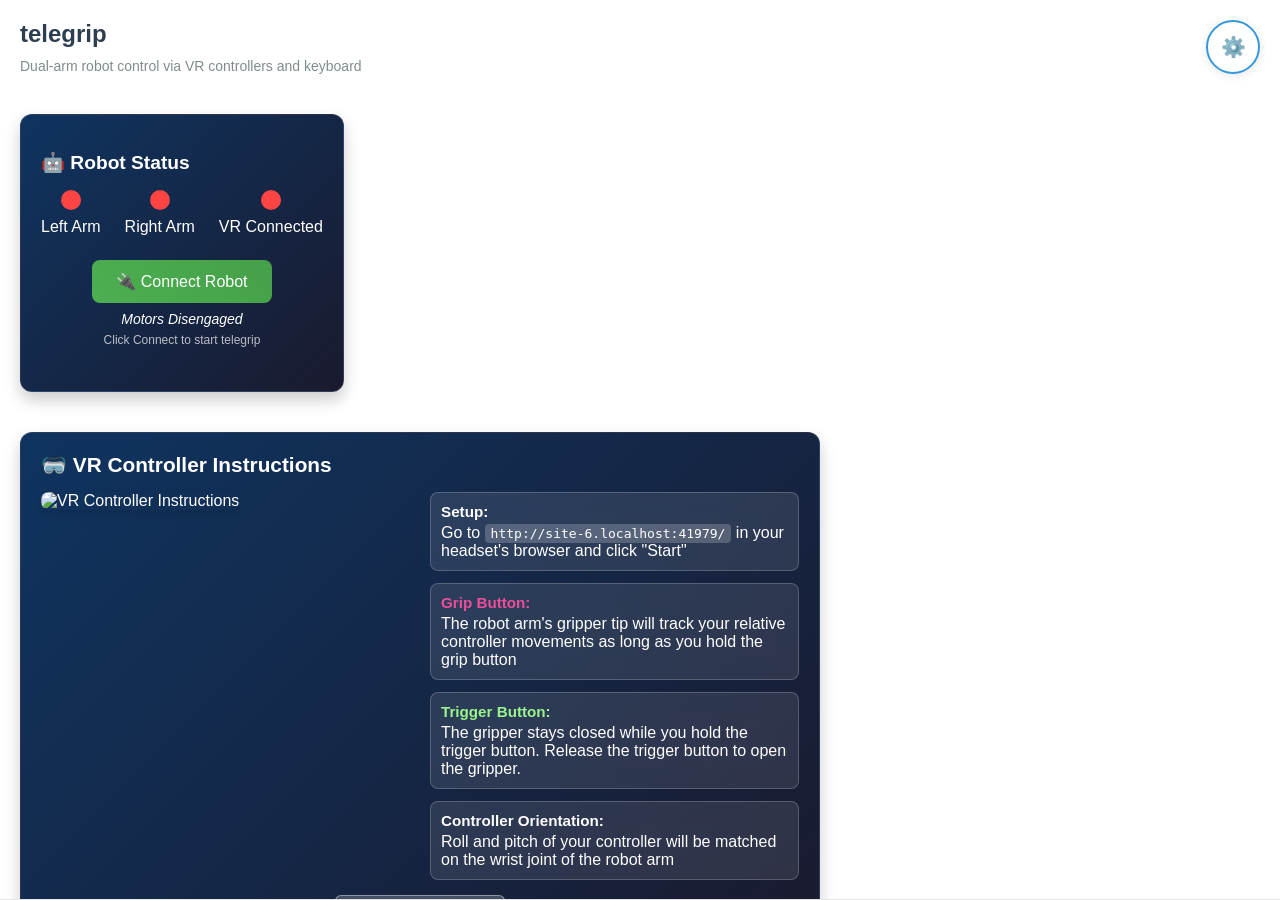
==== commit cf7598ec: "add instructions for VR view" ====
--- a/web-ui/index.html
+++ b/web-ui/index.html
@@ -152,14 +152,14 @@
               <div class="instruction-item">
                 <strong>Setup:</strong> Go to <span id="vrServerUrl" style="font-family: monospace; background: rgba(255,255,255,0.2); padding: 2px 6px; border-radius: 4px;">https://loading...</span> in your headset's browser and click "Start"
               </div>
-              <div class="instruction-item">
+              <div class="instruction-item grip-button">
                 <strong>Grip Button:</strong> The robot arm's gripper tip will track your relative controller movements as long as you hold the grip button
+              </div>
+              <div class="instruction-item trigger-button">
+                <strong>Trigger Button:</strong> The gripper stays closed while you hold the trigger button. Release the trigger button to open the gripper.
               </div>
               <div class="instruction-item">
                 <strong>Controller Orientation:</strong> Roll and pitch of your controller will be matched on the wrist joint of the robot arm
-              </div>
-              <div class="instruction-item">
-                <strong>Trigger Button:</strong> The gripper stays closed while you hold the trigger button. Release the trigger button to open the gripper.
               </div>
             </div>
           </div>
--- a/web-ui/styles.css
+++ b/web-ui/styles.css
@@ -349,6 +349,15 @@
   font-size: 0.95em;
 }
 
+/* VR instruction color highlights - matching VR view colors */
+.instruction-item.grip-button strong {
+  color: #ee4d9a;
+}
+
+.instruction-item.trigger-button strong {
+  color: #9af58c;
+}
+
 /* Responsive design */
 @media (max-width: 768px) {
   body {
@@ -418,6 +427,14 @@
   width: 100vw;
   height: 100vh;
   z-index: 1;
+}
+
+/* Hide A-Frame's default VR button - we use our own */
+.a-enter-vr-button,
+.a-enter-ar-button,
+.a-enter-vr,
+.a-enter-ar {
+  display: none !important;
 }
 
 .robot-controls {
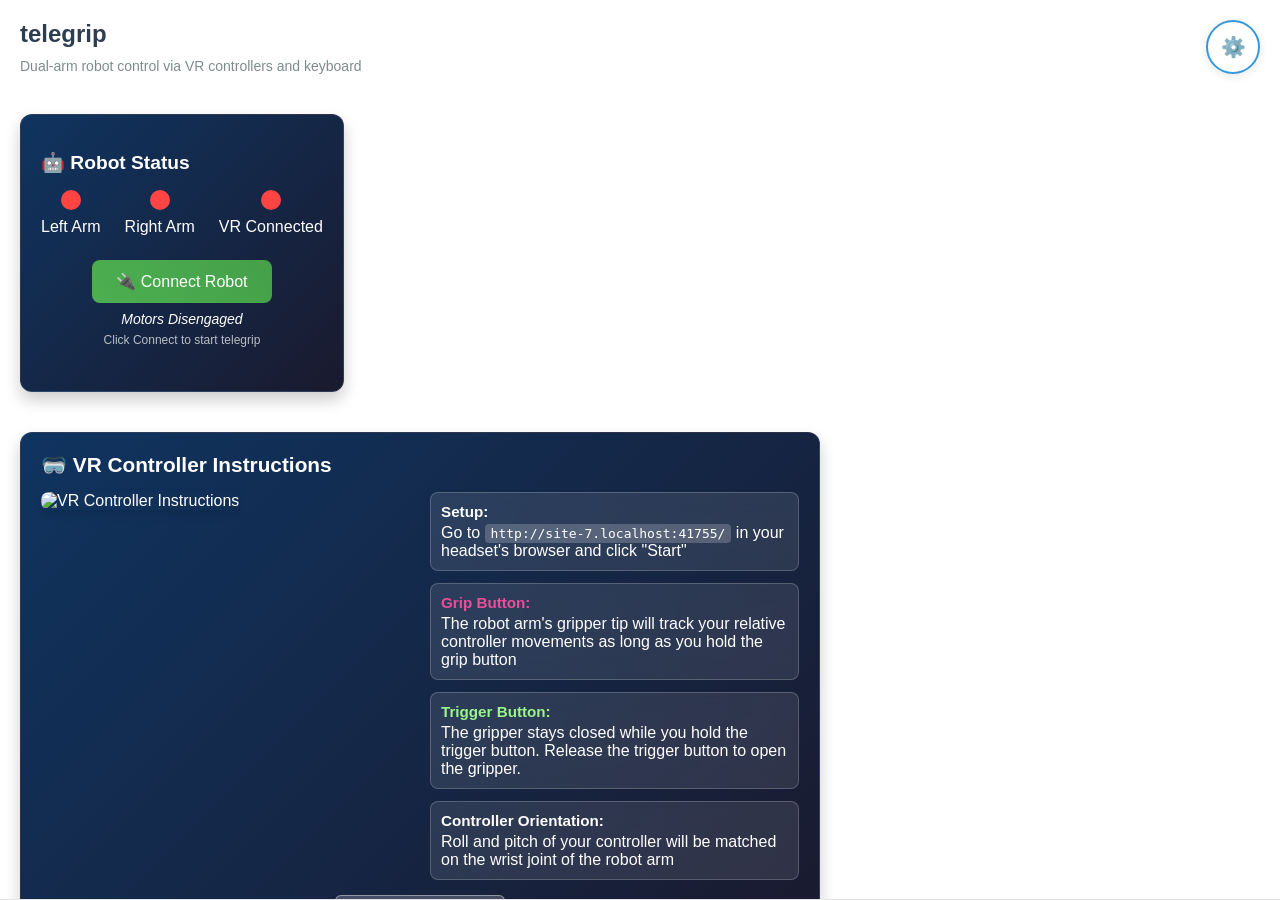
==== commit fb4844a9: "add wheel controller" ====
--- a/web-ui/index.html
+++ b/web-ui/index.html
@@ -219,7 +219,7 @@
                 </div>
               </div>
             </div>
-            
+
             <div class="help-column">
               <h4>Right Arm</h4>
               <div class="key-group">
@@ -242,6 +242,28 @@
                 <div class="key-row">
                   <span><kbd class="key">;</kbd></span>
                   <span class="key-desc">Toggle Gripper</span>
+                </div>
+              </div>
+            </div>
+
+            <div class="help-column">
+              <h4>Base (Wheels)</h4>
+              <div class="key-group">
+                <div class="key-row">
+                  <span><kbd class="key">↑</kbd> / <kbd class="key">↓</kbd></span>
+                  <span class="key-desc">Forward / Backward</span>
+                </div>
+                <div class="key-row">
+                  <span><kbd class="key">←</kbd> / <kbd class="key">→</kbd></span>
+                  <span class="key-desc">Rotate Left / Right</span>
+                </div>
+                <div class="key-row">
+                  <span><kbd class="key">⇧</kbd>+<kbd class="key">←</kbd>/<kbd class="key">→</kbd></span>
+                  <span class="key-desc">Strafe Left / Right</span>
+                </div>
+                <div class="key-row">
+                  <span><kbd class="key">PgUp</kbd> / <kbd class="key">PgDn</kbd></span>
+                  <span class="key-desc">Speed Up / Down</span>
                 </div>
               </div>
             </div>
